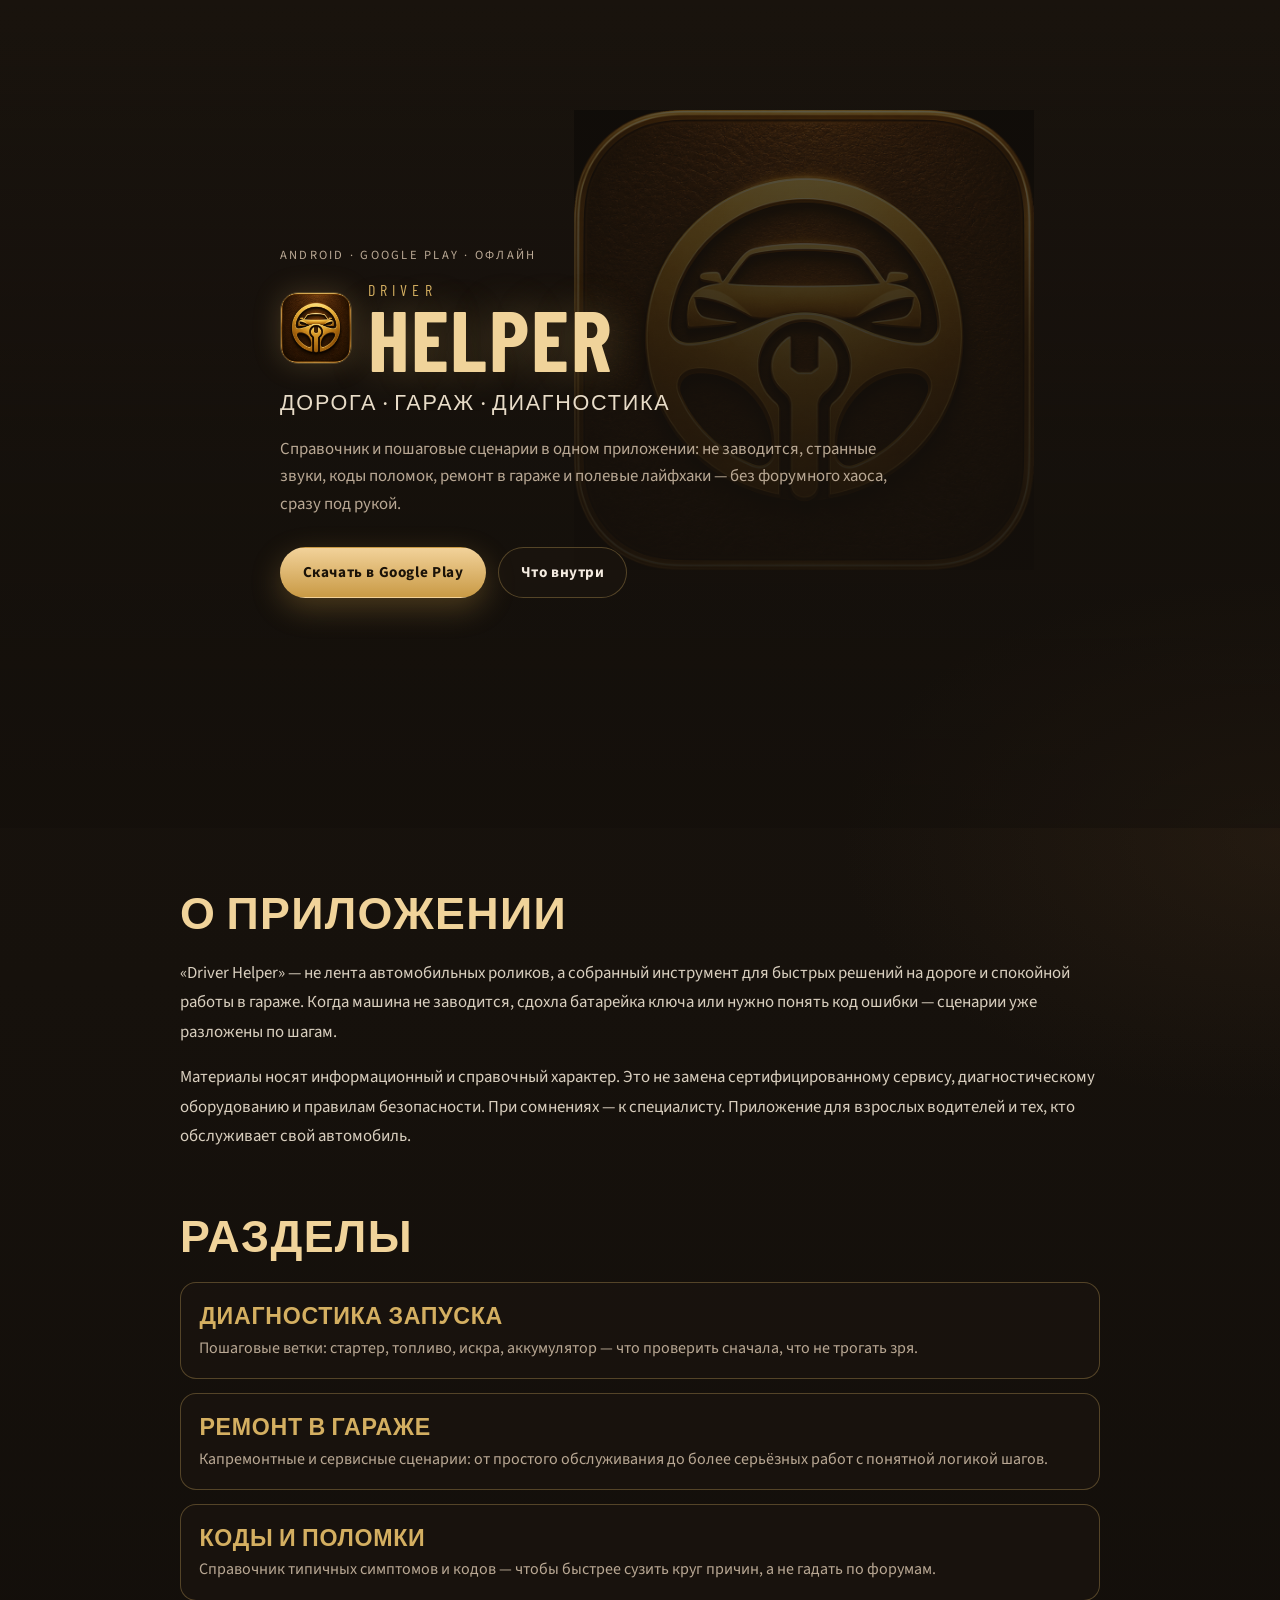
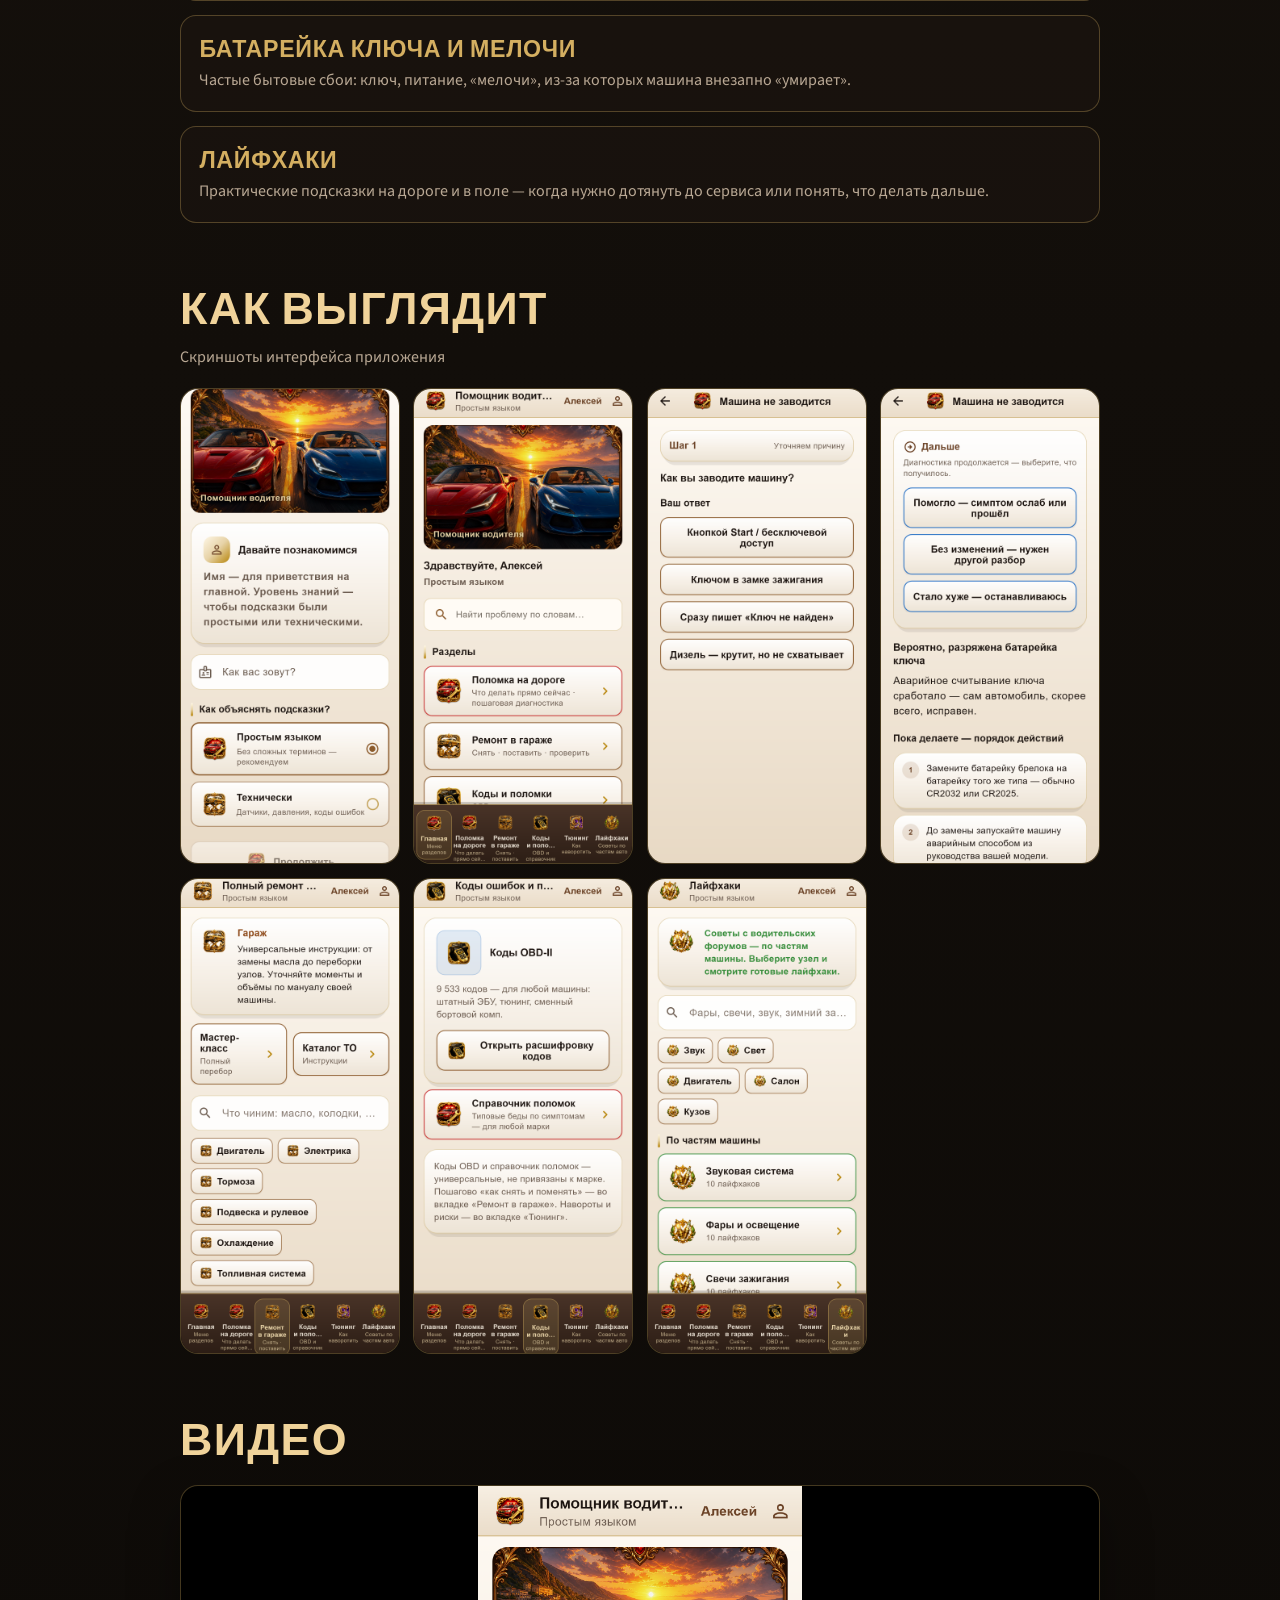
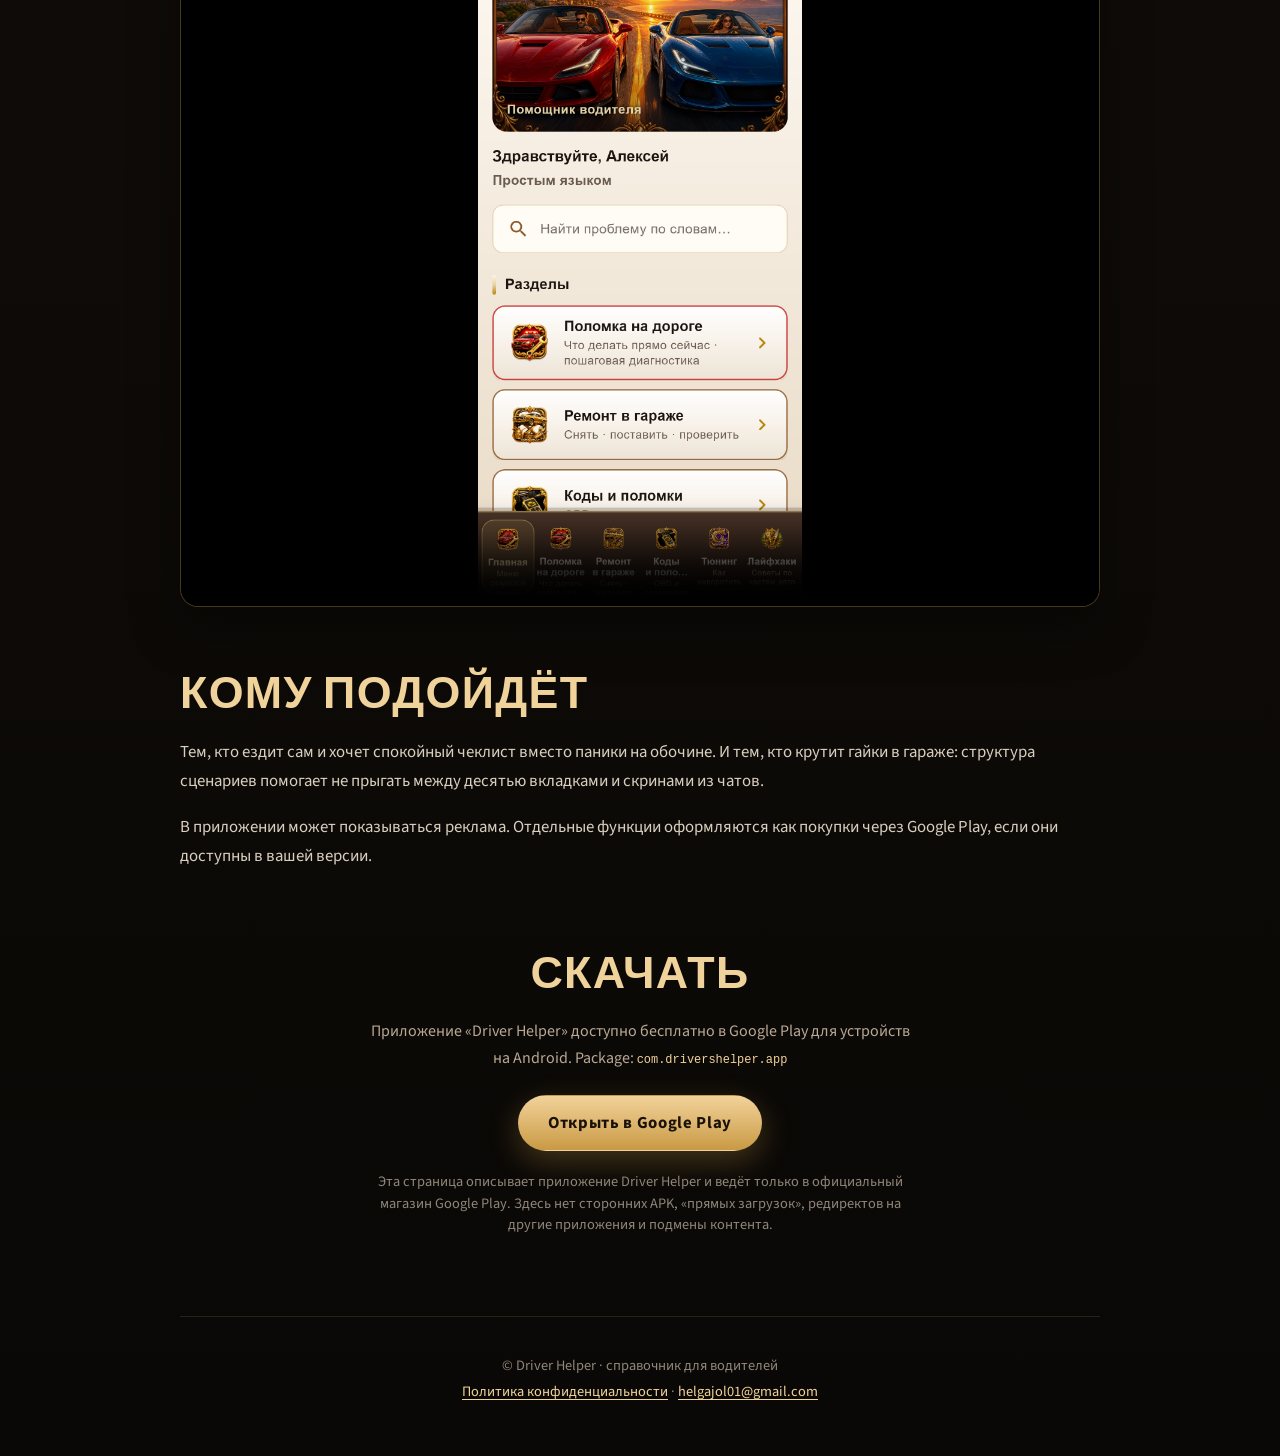
==== index.html @ b2d63a58 "Add Driver Helper GitHub Pages landing" ====
<!DOCTYPE html>
<html lang="ru">
<head>
  <meta charset="UTF-8" />
  <meta name="viewport" content="width=device-width, initial-scale=1" />
  <title>Driver Helper — диагностика на дороге и ремонт в гараже</title>
  <meta name="description" content="Driver Helper — офлайн-помощник водителя: полевая диагностика, ремонт в гараже, коды поломок и лайфхаки. Android-приложение в Google Play." />
  <meta property="og:title" content="Driver Helper" />
  <meta property="og:description" content="Диагностика запуска, гаражный ремонт, коды и поломки — справочник под рукой, без интернета." />
  <meta property="og:image" content="assets/icon.png" />
  <meta property="og:type" content="website" />
  <meta property="og:url" content="https://olgamentalmagic.github.io/driverhelper/" />
  <link rel="canonical" href="https://olgamentalmagic.github.io/driverhelper/" />
  <link rel="icon" type="image/png" href="assets/icon.png" />
  <link rel="preconnect" href="https://fonts.googleapis.com" />
  <link rel="preconnect" href="https://fonts.gstatic.com" crossorigin />
  <link href="https://fonts.googleapis.com/css2?family=Barlow+Condensed:wght@500;600;700&family=Source+Sans+3:ital,wght@0,400;0,500;0,600;0,700;1,400&display=swap" rel="stylesheet" />
  <link rel="stylesheet" href="styles.css" />
</head>
<body>
  <header class="hero">
    <div class="hero__veil"></div>
    <div class="hero__inner">
      <p class="eyebrow">Android · Google Play · офлайн</p>
      <div class="brand">
        <img class="brand__icon" src="assets/icon.png" width="88" height="88" alt="Иконка приложения Driver Helper" />
        <div>
          <p class="brand__small">DRIVER</p>
          <h1>Helper</h1>
        </div>
      </div>
      <p class="tagline">Дорога · Гараж · Диагностика</p>
      <p class="lead">
        Справочник и пошаговые сценарии в одном приложении: не заводится,
        странные звуки, коды поломок, ремонт в гараже и полевые лайфхаки —
        без форумного хаоса, сразу под рукой.
      </p>
      <div class="cta-row">
        <a class="btn btn--gold" href="https://play.google.com/store/apps/details?id=com.drivershelper.app" rel="noopener noreferrer" target="_blank">Скачать в Google Play</a>
        <a class="btn btn--ghost" href="#about">Что внутри</a>
      </div>
    </div>
  </header>

  <main>
    <section id="about" class="section">
      <h2>О приложении</h2>
      <div class="prose">
        <p>
          «Driver Helper» — не лента автомобильных роликов, а собранный
          инструмент для быстрых решений на дороге и спокойной работы в гараже.
          Когда машина не заводится, сдохла батарейка ключа или нужно понять
          код ошибки — сценарии уже разложены по шагам.
        </p>
        <p>
          Материалы носят информационный и справочный характер. Это не замена
          сертифицированному сервису, диагностическому оборудованию и правилам
          безопасности. При сомнениях — к специалисту. Приложение для взрослых
          водителей и тех, кто обслуживает свой автомобиль.
        </p>
      </div>
    </section>

    <section class="section section--tight">
      <h2>Разделы</h2>
      <ul class="features">
        <li>
          <strong>Диагностика запуска</strong>
          <span>Пошаговые ветки: стартер, топливо, искра, аккумулятор — что проверить сначала, что не трогать зря.</span>
        </li>
        <li>
          <strong>Ремонт в гараже</strong>
          <span>Капремонтные и сервисные сценарии: от простого обслуживания до более серьёзных работ с понятной логикой шагов.</span>
        </li>
        <li>
          <strong>Коды и поломки</strong>
          <span>Справочник типичных симптомов и кодов — чтобы быстрее сузить круг причин, а не гадать по форумам.</span>
        </li>
        <li>
          <strong>Батарейка ключа и мелочи</strong>
          <span>Частые бытовые сбои: ключ, питание, «мелочи», из‑за которых машина внезапно «умирает».</span>
        </li>
        <li>
          <strong>Лайфхаки</strong>
          <span>Практические подсказки на дороге и в поле — когда нужно дотянуть до сервиса или понять, что делать дальше.</span>
        </li>
      </ul>
    </section>

    <section class="section">
      <h2>Как выглядит</h2>
      <p class="section__hint">Скриншоты интерфейса приложения</p>
      <div class="shots" aria-label="Скриншоты">
        <img src="assets/screen_1.png" alt="Экран знакомства с приложением" loading="lazy" />
        <img src="assets/screen_2.png" alt="Главный экран Driver Helper" loading="lazy" />
        <img src="assets/screen_3.png" alt="Диагностика запуска" loading="lazy" />
        <img src="assets/screen_4.png" alt="Батарейка ключа" loading="lazy" />
        <img src="assets/screen_5.png" alt="Ремонт в гараже" loading="lazy" />
        <img src="assets/screen_6.png" alt="Коды и поломки" loading="lazy" />
        <img src="assets/screen_7.png" alt="Лайфхаки" loading="lazy" />
      </div>
    </section>

    <section class="section">
      <h2>Видео</h2>
      <div class="video-wrap">
        <video controls playsinline preload="metadata" poster="assets/screen_2.png">
          <source src="assets/promo.mp4" type="video/mp4" />
          Ваш браузер не воспроизводит видео.
        </video>
      </div>
    </section>

    <section class="section">
      <h2>Кому подойдёт</h2>
      <div class="prose">
        <p>
          Тем, кто ездит сам и хочет спокойный чеклист вместо паники на обочине.
          И тем, кто крутит гайки в гараже: структура сценариев помогает не
          прыгать между десятью вкладками и скринами из чатов.
        </p>
        <p>
          В приложении может показываться реклама. Отдельные функции оформляются
          как покупки через Google Play, если они доступны в вашей версии.
        </p>
      </div>
    </section>

    <section id="download" class="section download">
      <h2>Скачать</h2>
      <p class="download__text">
        Приложение «Driver Helper» доступно бесплатно в Google Play
        для устройств на Android. Package: <code>com.drivershelper.app</code>
      </p>
      <a
        class="btn btn--gold btn--lg"
        href="https://play.google.com/store/apps/details?id=com.drivershelper.app"
        rel="noopener noreferrer"
        target="_blank"
      >
        Открыть в Google Play
      </a>
      <p class="download__note">
        Эта страница описывает приложение Driver Helper и ведёт только в
        официальный магазин Google Play. Здесь нет сторонних APK, «прямых
        загрузок», редиректов на другие приложения и подмены контента.
      </p>
    </section>
  </main>

  <footer class="footer">
    <p>© Driver Helper · справочник для водителей</p>
    <p>
      <a href="privacy.html">Политика конфиденциальности</a>
      ·
      <a href="mailto:helgajol01@gmail.com">helgajol01@gmail.com</a>
    </p>
  </footer>
</body>
</html>
---- styles.css ----
:root {
  --bg: #120e0a;
  --bg-2: #1c1610;
  --ink: #f4ebe0;
  --muted: #b9a894;
  --gold: #d4af61;
  --gold-2: #f0d39a;
  --line: rgba(212, 175, 97, 0.32);
  --glow: rgba(212, 175, 97, 0.22);
  --font-display: "Barlow Condensed", "Arial Narrow", sans-serif;
  --font-body: "Source Sans 3", system-ui, sans-serif;
}

*,
*::before,
*::after {
  box-sizing: border-box;
}

html {
  scroll-behavior: smooth;
}

body {
  margin: 0;
  color: var(--ink);
  font-family: var(--font-body);
  background:
    radial-gradient(1100px 640px at 50% -8%, rgba(120, 78, 28, 0.38), transparent 58%),
    radial-gradient(800px 480px at 100% 18%, rgba(60, 42, 24, 0.35), transparent 55%),
    linear-gradient(180deg, #1a140e 0%, var(--bg) 42%, #0a0806 100%);
  min-height: 100vh;
}

img,
video {
  max-width: 100%;
  display: block;
}

a {
  color: var(--gold-2);
  text-decoration-thickness: 1px;
  text-underline-offset: 0.2em;
}

.hero {
  position: relative;
  min-height: 92vh;
  display: grid;
  place-items: end stretch;
  padding: 2.5rem 1.25rem 3rem;
  overflow: hidden;
}

.hero__veil {
  position: absolute;
  inset: 0;
  background:
    linear-gradient(180deg, rgba(18, 14, 10, 0.2) 0%, rgba(18, 14, 10, 0.78) 55%, rgba(18, 14, 10, 0.97) 100%),
    url("assets/icon.png") center 18% / min(72vw, 420px) no-repeat;
  opacity: 0.58;
  filter: saturate(1.05);
  pointer-events: none;
}

.hero__inner {
  position: relative;
  z-index: 1;
  width: min(720px, 100%);
  margin: 0 auto;
}

.eyebrow {
  margin: 0 0 1rem;
  font-size: 0.78rem;
  letter-spacing: 0.18em;
  text-transform: uppercase;
  color: var(--muted);
}

.brand {
  display: flex;
  align-items: center;
  gap: 1rem;
  margin-bottom: 0.75rem;
}

.brand__icon {
  width: 72px;
  height: 72px;
  border-radius: 18px;
  border: 1px solid var(--line);
  box-shadow: 0 0 28px var(--glow);
}

.brand__small {
  margin: 0;
  font-family: var(--font-display);
  font-size: 1rem;
  letter-spacing: 0.32em;
  color: var(--gold);
}

.brand h1 {
  margin: 0.05rem 0 0;
  font-family: var(--font-display);
  font-weight: 700;
  font-size: clamp(3.2rem, 13vw, 5.4rem);
  line-height: 0.88;
  letter-spacing: 0.02em;
  text-transform: uppercase;
  color: var(--gold-2);
  text-shadow: 0 0 40px rgba(212, 175, 97, 0.28);
}

.tagline {
  margin: 0 0 1.25rem;
  font-family: var(--font-display);
  font-weight: 500;
  font-size: 1.35rem;
  letter-spacing: 0.08em;
  text-transform: uppercase;
  color: #e8dcc8;
}

.lead {
  margin: 0 0 1.75rem;
  max-width: 38rem;
  font-size: 1.05rem;
  line-height: 1.65;
  color: var(--muted);
}

.cta-row {
  display: flex;
  flex-wrap: wrap;
  gap: 0.75rem;
}

.btn {
  display: inline-flex;
  align-items: center;
  justify-content: center;
  min-height: 48px;
  padding: 0.85rem 1.35rem;
  border-radius: 999px;
  border: 1px solid var(--line);
  font-weight: 700;
  font-size: 0.95rem;
  letter-spacing: 0.04em;
  text-decoration: none;
  transition: transform 0.15s ease, background 0.15s ease, box-shadow 0.15s ease;
}

.btn:hover {
  transform: translateY(-1px);
}

.btn--gold {
  color: #1a1208;
  background: linear-gradient(180deg, #f2d29a 0%, #c99a45 100%);
  border-color: transparent;
  box-shadow: 0 10px 30px rgba(201, 154, 69, 0.3);
}

.btn--ghost {
  color: var(--ink);
  background: rgba(28, 22, 16, 0.62);
}

.btn--lg {
  min-height: 56px;
  padding-inline: 1.8rem;
  font-size: 1.05rem;
}

.section {
  width: min(920px, calc(100% - 2.5rem));
  margin: 0 auto;
  padding: 3.5rem 0 0;
}

.section--tight {
  padding-top: 2.5rem;
}

.section h2 {
  margin: 0 0 1.25rem;
  font-family: var(--font-display);
  font-weight: 700;
  font-size: clamp(2rem, 5.5vw, 2.8rem);
  letter-spacing: 0.03em;
  text-transform: uppercase;
  color: var(--gold-2);
}

.section__hint {
  margin: -0.5rem 0 1.25rem;
  color: var(--muted);
}

.prose p {
  margin: 0 0 1rem;
  line-height: 1.75;
  color: #d9cfbf;
  font-size: 1.05rem;
}

.features {
  list-style: none;
  margin: 0;
  padding: 0;
  display: grid;
  gap: 0.9rem;
}

.features li {
  padding: 1.1rem 1.15rem;
  border: 1px solid var(--line);
  border-radius: 16px;
  background: rgba(28, 22, 16, 0.58);
}

.features strong {
  display: block;
  margin-bottom: 0.35rem;
  font-family: var(--font-display);
  font-size: 1.45rem;
  letter-spacing: 0.03em;
  text-transform: uppercase;
  color: var(--gold);
}

.features span {
  color: var(--muted);
  line-height: 1.55;
}

.shots {
  display: grid;
  grid-template-columns: repeat(auto-fill, minmax(150px, 1fr));
  gap: 0.85rem;
}

.shots img {
  width: 100%;
  border-radius: 18px;
  border: 1px solid var(--line);
  background: #0d0a07;
  aspect-ratio: 9 / 19.5;
  object-fit: cover;
}

.video-wrap {
  border-radius: 18px;
  overflow: hidden;
  border: 1px solid var(--line);
  background: #000;
  box-shadow: 0 20px 50px rgba(0, 0, 0, 0.35);
}

.video-wrap video {
  width: 100%;
  max-height: 80vh;
  margin: 0 auto;
}

.download {
  text-align: center;
  padding-bottom: 2rem;
}

.download__text {
  margin: 0 auto 1.5rem;
  max-width: 34rem;
  color: var(--muted);
  line-height: 1.65;
}

.download__text code {
  color: var(--gold-2);
  font-size: 0.92em;
}

.download__note {
  margin: 1.25rem auto 0;
  max-width: 34rem;
  font-size: 0.9rem;
  color: #8f8578;
  line-height: 1.5;
}

.footer {
  width: min(920px, calc(100% - 2.5rem));
  margin: 3rem auto 0;
  padding: 2rem 0 3rem;
  border-top: 1px solid rgba(212, 175, 97, 0.15);
  color: #8f8578;
  font-size: 0.9rem;
  text-align: center;
}

.footer p {
  margin: 0.35rem 0;
}

@media (min-width: 760px) {
  .hero {
    place-items: center;
    padding-top: 4rem;
  }

  .hero__veil {
    background-position: 70% 30%;
    background-size: min(38vw, 460px);
    opacity: 0.45;
  }

  .shots {
    grid-template-columns: repeat(4, 1fr);
  }
}
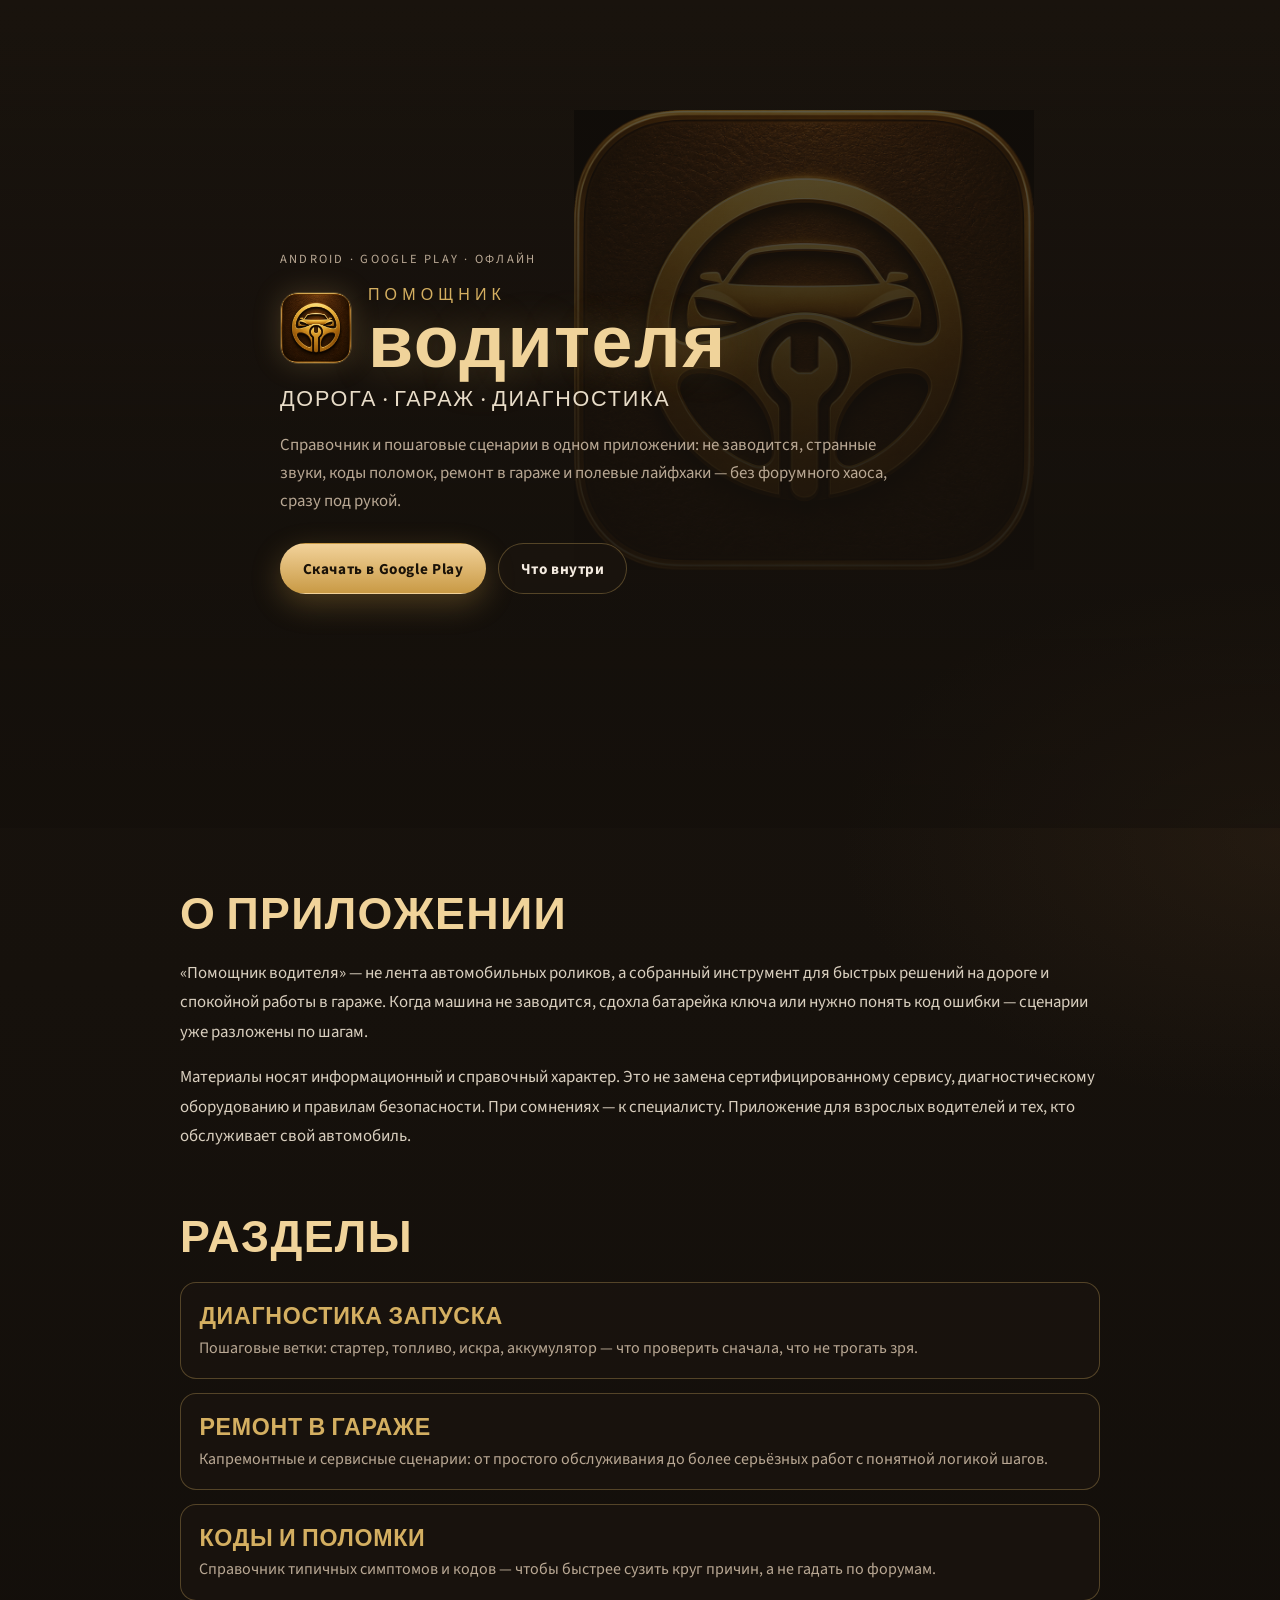
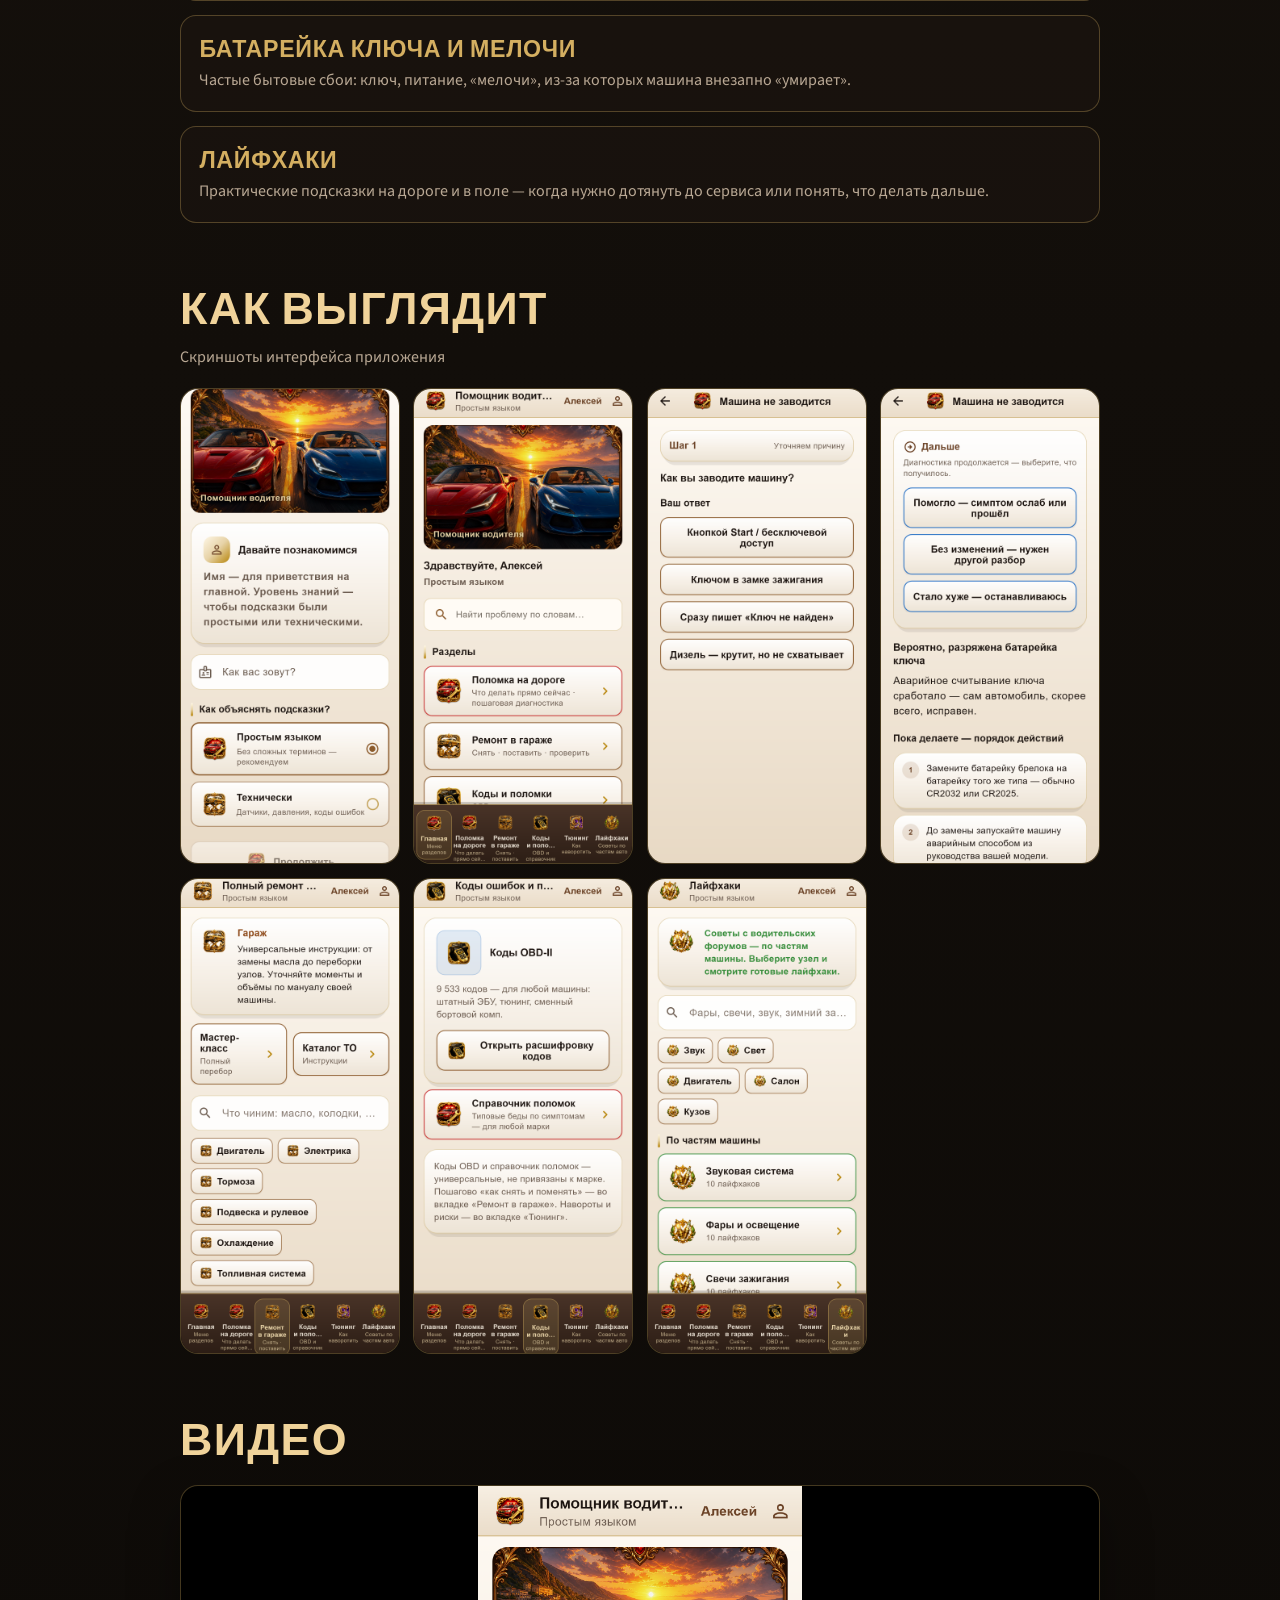
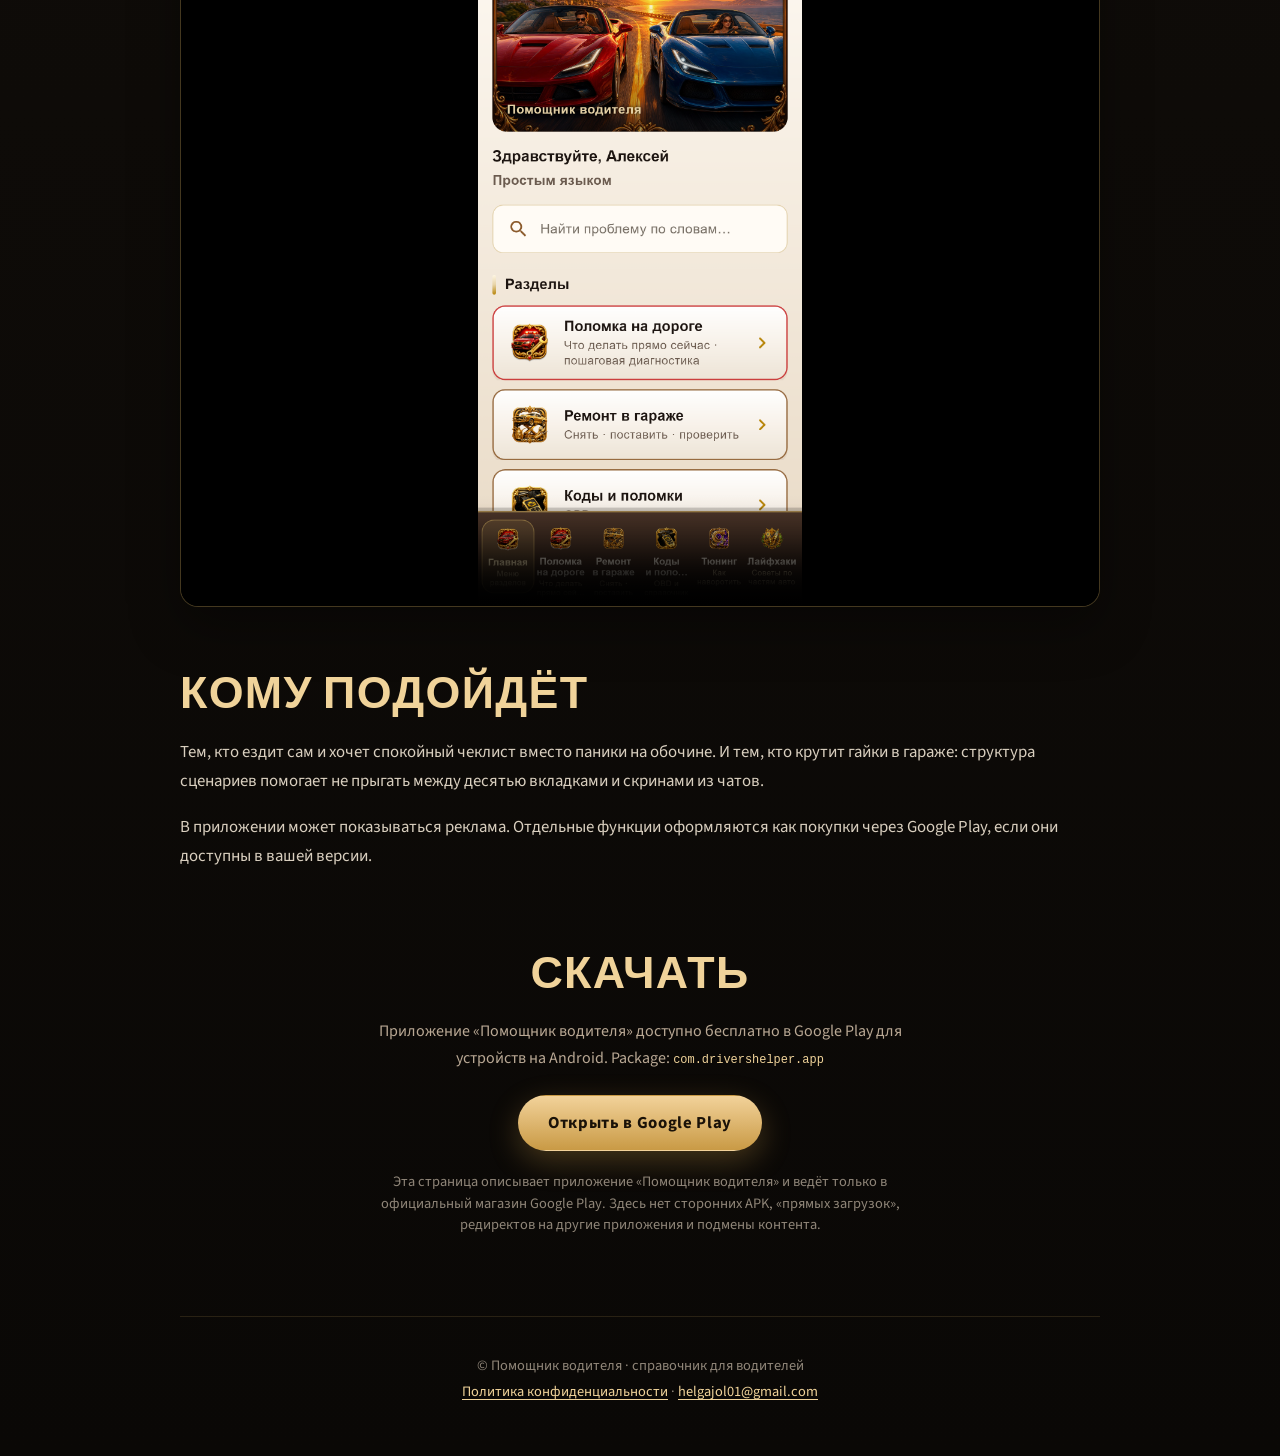
==== commit 3c8a9a98: "Rename brand to Russian: Pomoshchnik voditelya" ====
--- a/index.html
+++ b/index.html
@@ -3,9 +3,9 @@
 <head>
   <meta charset="UTF-8" />
   <meta name="viewport" content="width=device-width, initial-scale=1" />
-  <title>Driver Helper — диагностика на дороге и ремонт в гараже</title>
-  <meta name="description" content="Driver Helper — офлайн-помощник водителя: полевая диагностика, ремонт в гараже, коды поломок и лайфхаки. Android-приложение в Google Play." />
-  <meta property="og:title" content="Driver Helper" />
+  <title>Помощник водителя — диагностика на дороге и ремонт в гараже</title>
+  <meta name="description" content="«Помощник водителя» — офлайн-справочник: полевая диагностика, ремонт в гараже, коды поломок и лайфхаки. Android-приложение в Google Play." />
+  <meta property="og:title" content="Помощник водителя" />
   <meta property="og:description" content="Диагностика запуска, гаражный ремонт, коды и поломки — справочник под рукой, без интернета." />
   <meta property="og:image" content="assets/icon.png" />
   <meta property="og:type" content="website" />
@@ -23,10 +23,10 @@
     <div class="hero__inner">
       <p class="eyebrow">Android · Google Play · офлайн</p>
       <div class="brand">
-        <img class="brand__icon" src="assets/icon.png" width="88" height="88" alt="Иконка приложения Driver Helper" />
+        <img class="brand__icon" src="assets/icon.png" width="88" height="88" alt="Иконка приложения Помощник водителя" />
         <div>
-          <p class="brand__small">DRIVER</p>
-          <h1>Helper</h1>
+          <p class="brand__small">ПОМОЩНИК</p>
+          <h1>водителя</h1><!-- brand: Помощник водителя -->
         </div>
       </div>
       <p class="tagline">Дорога · Гараж · Диагностика</p>
@@ -47,7 +47,7 @@
       <h2>О приложении</h2>
       <div class="prose">
         <p>
-          «Driver Helper» — не лента автомобильных роликов, а собранный
+          «Помощник водителя» — не лента автомобильных роликов, а собранный
           инструмент для быстрых решений на дороге и спокойной работы в гараже.
           Когда машина не заводится, сдохла батарейка ключа или нужно понять
           код ошибки — сценарии уже разложены по шагам.
@@ -92,7 +92,7 @@
       <p class="section__hint">Скриншоты интерфейса приложения</p>
       <div class="shots" aria-label="Скриншоты">
         <img src="assets/screen_1.png" alt="Экран знакомства с приложением" loading="lazy" />
-        <img src="assets/screen_2.png" alt="Главный экран Driver Helper" loading="lazy" />
+        <img src="assets/screen_2.png" alt="Главный экран Помощник водителя" loading="lazy" />
         <img src="assets/screen_3.png" alt="Диагностика запуска" loading="lazy" />
         <img src="assets/screen_4.png" alt="Батарейка ключа" loading="lazy" />
         <img src="assets/screen_5.png" alt="Ремонт в гараже" loading="lazy" />
@@ -129,7 +129,7 @@
     <section id="download" class="section download">
       <h2>Скачать</h2>
       <p class="download__text">
-        Приложение «Driver Helper» доступно бесплатно в Google Play
+        Приложение «Помощник водителя» доступно бесплатно в Google Play
         для устройств на Android. Package: <code>com.drivershelper.app</code>
       </p>
       <a
@@ -141,7 +141,7 @@
         Открыть в Google Play
       </a>
       <p class="download__note">
-        Эта страница описывает приложение Driver Helper и ведёт только в
+        Эта страница описывает приложение «Помощник водителя» и ведёт только в
         официальный магазин Google Play. Здесь нет сторонних APK, «прямых
         загрузок», редиректов на другие приложения и подмены контента.
       </p>
@@ -149,7 +149,7 @@
   </main>
 
   <footer class="footer">
-    <p>© Driver Helper · справочник для водителей</p>
+    <p>© Помощник водителя · справочник для водителей</p>
     <p>
       <a href="privacy.html">Политика конфиденциальности</a>
       ·
--- a/styles.css
+++ b/styles.css
@@ -106,10 +106,10 @@
   margin: 0.05rem 0 0;
   font-family: var(--font-display);
   font-weight: 700;
-  font-size: clamp(3.2rem, 13vw, 5.4rem);
-  line-height: 0.88;
+  font-size: clamp(2.6rem, 11vw, 4.6rem);
+  line-height: 0.92;
   letter-spacing: 0.02em;
-  text-transform: uppercase;
+  text-transform: none;
   color: var(--gold-2);
   text-shadow: 0 0 40px rgba(212, 175, 97, 0.28);
 }
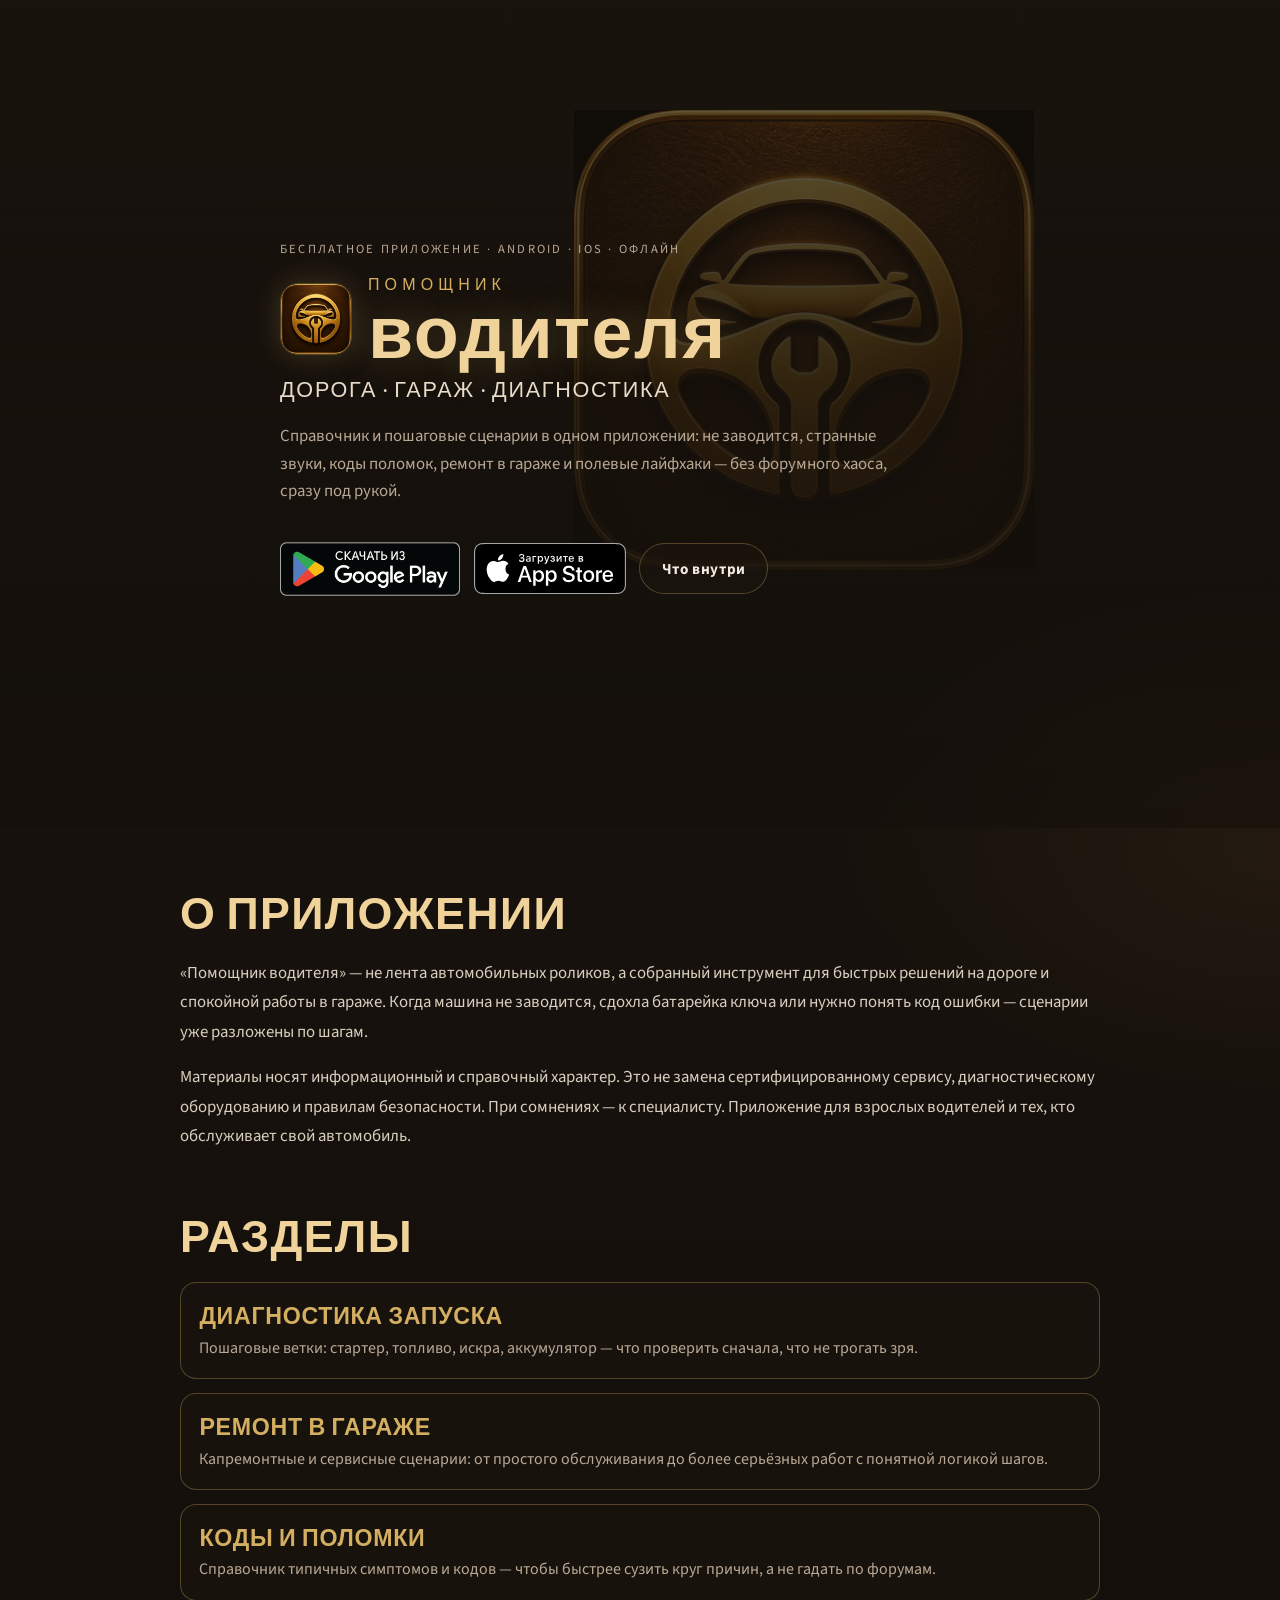
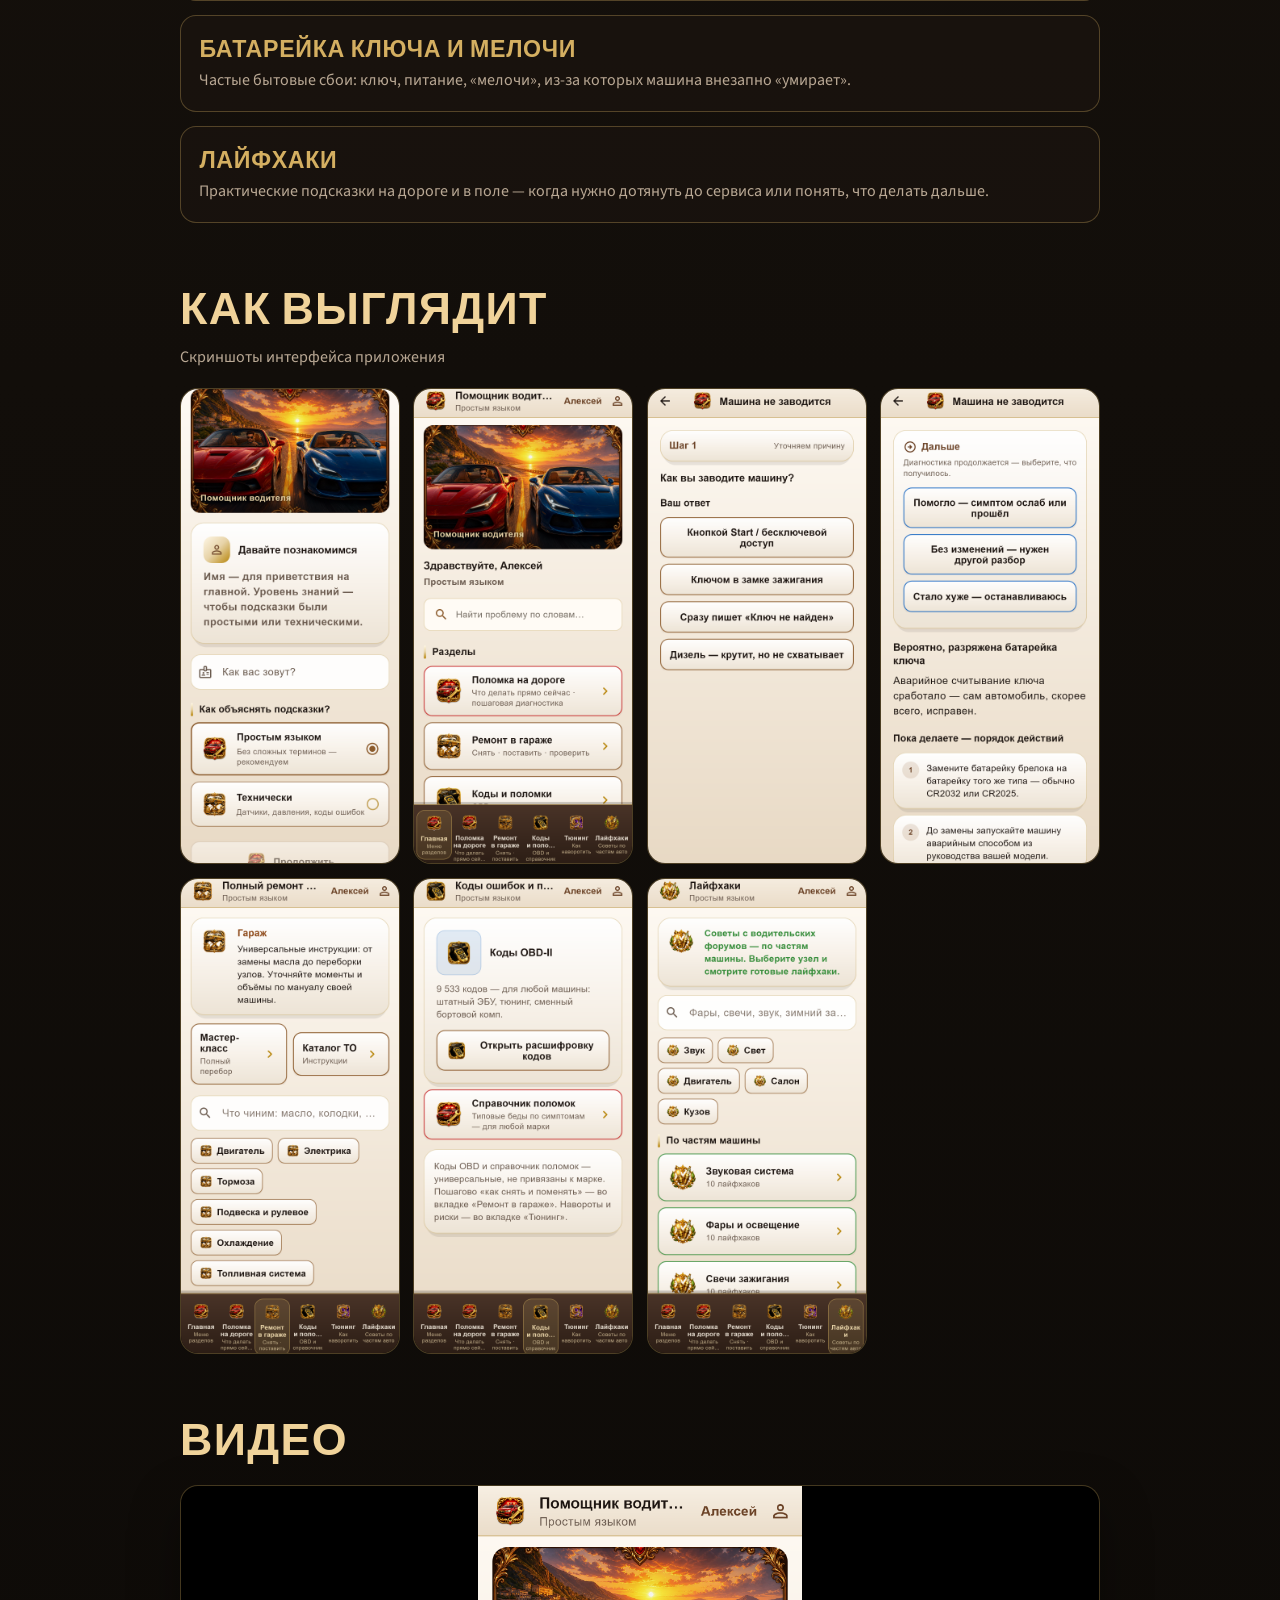
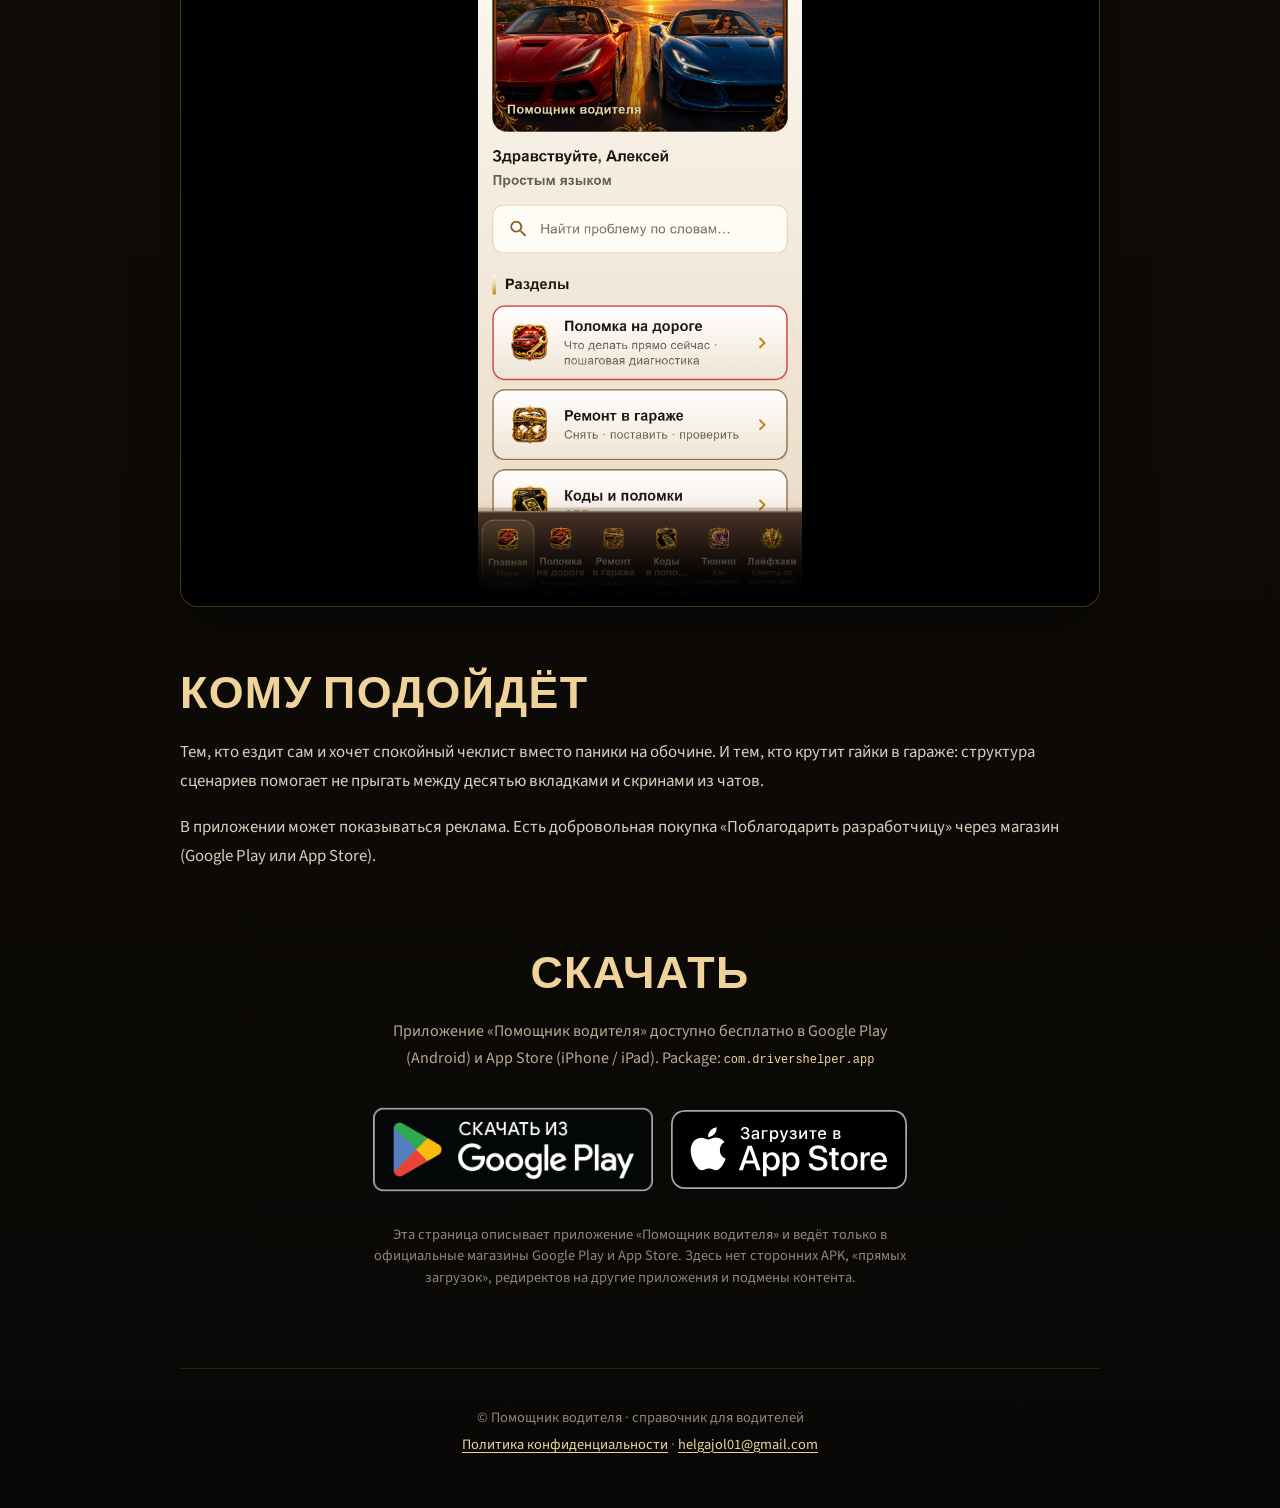
==== commit ad1cf772: "Add App Store download badge next to Google Play." ====
--- a/index.html
+++ b/index.html
@@ -1,10 +1,10 @@
-<!DOCTYPE html>
+﻿<!DOCTYPE html>
 <html lang="ru">
 <head>
   <meta charset="UTF-8" />
   <meta name="viewport" content="width=device-width, initial-scale=1" />
   <title>Помощник водителя — диагностика на дороге и ремонт в гараже</title>
-  <meta name="description" content="«Помощник водителя» — офлайн-справочник: полевая диагностика, ремонт в гараже, коды поломок и лайфхаки. Android-приложение в Google Play." />
+  <meta name="description" content="«Помощник водителя» — офлайн-справочник: полевая диагностика, ремонт в гараже, коды поломок и лайфхаки. Бесплатно в Google Play и App Store." />
   <meta property="og:title" content="Помощник водителя" />
   <meta property="og:description" content="Диагностика запуска, гаражный ремонт, коды и поломки — справочник под рукой, без интернета." />
   <meta property="og:image" content="assets/icon.png" />
@@ -21,12 +21,12 @@
   <header class="hero">
     <div class="hero__veil"></div>
     <div class="hero__inner">
-      <p class="eyebrow">Android · Google Play · офлайн</p>
+      <p class="eyebrow">Бесплатное приложение · Android · iOS · офлайн</p>
       <div class="brand">
         <img class="brand__icon" src="assets/icon.png" width="88" height="88" alt="Иконка приложения Помощник водителя" />
         <div>
           <p class="brand__small">ПОМОЩНИК</p>
-          <h1>водителя</h1><!-- brand: Помощник водителя -->
+          <h1>водителя</h1>
         </div>
       </div>
       <p class="tagline">Дорога · Гараж · Диагностика</p>
@@ -35,8 +35,35 @@
         странные звуки, коды поломок, ремонт в гараже и полевые лайфхаки —
         без форумного хаоса, сразу под рукой.
       </p>
-      <div class="cta-row">
-        <a class="btn btn--gold" href="https://play.google.com/store/apps/details?id=com.drivershelper.app" rel="noopener noreferrer" target="_blank">Скачать в Google Play</a>
+      <div class="cta-row cta-row--stores">
+        <a
+          class="btn-store"
+          href="https://play.google.com/store/apps/details?id=com.drivershelper.app"
+          rel="noopener noreferrer"
+          target="_blank"
+        >
+          <img
+            class="btn-store__badge btn-store__badge--play"
+            src="assets/google-play-badge.png"
+            alt="Доступно в Google Play"
+            width="180"
+            height="70"
+          />
+        </a>
+        <a
+          class="btn-store"
+          href="https://apps.apple.com/ru/app/drivers-helper/id6833700875"
+          rel="noopener noreferrer"
+          target="_blank"
+        >
+          <img
+            class="btn-store__badge btn-store__badge--apple"
+            src="assets/app-store-badge.svg"
+            alt="Загрузите в App Store"
+            width="168"
+            height="56"
+          />
+        </a>
         <a class="btn btn--ghost" href="#about">Что внутри</a>
       </div>
     </div>
@@ -120,8 +147,8 @@
           прыгать между десятью вкладками и скринами из чатов.
         </p>
         <p>
-          В приложении может показываться реклама. Отдельные функции оформляются
-          как покупки через Google Play, если они доступны в вашей версии.
+          В приложении может показываться реклама. Есть добровольная покупка
+          «Поблагодарить разработчицу» через магазин (Google Play или App Store).
         </p>
       </div>
     </section>
@@ -129,21 +156,43 @@
     <section id="download" class="section download">
       <h2>Скачать</h2>
       <p class="download__text">
-        Приложение «Помощник водителя» доступно бесплатно в Google Play
-        для устройств на Android. Package: <code>com.drivershelper.app</code>
+        Приложение «Помощник водителя» доступно бесплатно в Google Play (Android)
+        и App Store (iPhone / iPad). Package: <code>com.drivershelper.app</code>
       </p>
-      <a
-        class="btn btn--gold btn--lg"
-        href="https://play.google.com/store/apps/details?id=com.drivershelper.app"
-        rel="noopener noreferrer"
-        target="_blank"
-      >
-        Открыть в Google Play
-      </a>
+      <div class="download__stores">
+        <a
+          class="btn-store btn-store--lg"
+          href="https://play.google.com/store/apps/details?id=com.drivershelper.app"
+          rel="noopener noreferrer"
+          target="_blank"
+        >
+          <img
+            class="btn-store__badge btn-store__badge--play"
+            src="assets/google-play-badge.png"
+            alt="Доступно в Google Play"
+            width="280"
+            height="109"
+          />
+        </a>
+        <a
+          class="btn-store btn-store--lg"
+          href="https://apps.apple.com/ru/app/drivers-helper/id6833700875"
+          rel="noopener noreferrer"
+          target="_blank"
+        >
+          <img
+            class="btn-store__badge btn-store__badge--apple"
+            src="assets/app-store-badge.svg"
+            alt="Загрузите в App Store"
+            width="250"
+            height="83"
+          />
+        </a>
+      </div>
       <p class="download__note">
         Эта страница описывает приложение «Помощник водителя» и ведёт только в
-        официальный магазин Google Play. Здесь нет сторонних APK, «прямых
-        загрузок», редиректов на другие приложения и подмены контента.
+        официальные магазины Google Play и App Store. Здесь нет сторонних APK,
+        «прямых загрузок», редиректов на другие приложения и подмены контента.
       </p>
     </section>
   </main>
--- a/styles.css
+++ b/styles.css
@@ -136,6 +136,11 @@
   display: flex;
   flex-wrap: wrap;
   gap: 0.75rem;
+  align-items: center;
+}
+
+.cta-row--stores {
+  gap: 0.55rem 0.85rem;
 }
 
 .btn {
@@ -173,6 +178,49 @@
   min-height: 56px;
   padding-inline: 1.8rem;
   font-size: 1.05rem;
+}
+
+.btn-store {
+  display: inline-flex;
+  align-items: center;
+  line-height: 0;
+  text-decoration: none;
+  transition: transform 0.15s ease, opacity 0.15s ease, filter 0.15s ease;
+}
+
+.btn-store:hover {
+  transform: translateY(-1px);
+  opacity: 0.92;
+  filter: brightness(1.06);
+}
+
+.btn-store__badge {
+  display: block;
+  height: auto;
+}
+
+.btn-store__badge--play {
+  width: 180px;
+}
+
+.btn-store__badge--apple {
+  width: 152px;
+}
+
+.btn-store--lg .btn-store__badge--play {
+  width: min(280px, 78vw);
+}
+
+.btn-store--lg .btn-store__badge--apple {
+  width: min(236px, 68vw);
+}
+
+.download__stores {
+  display: flex;
+  flex-wrap: wrap;
+  justify-content: center;
+  align-items: center;
+  gap: 0.75rem 1.1rem;
 }
 
 .section {
